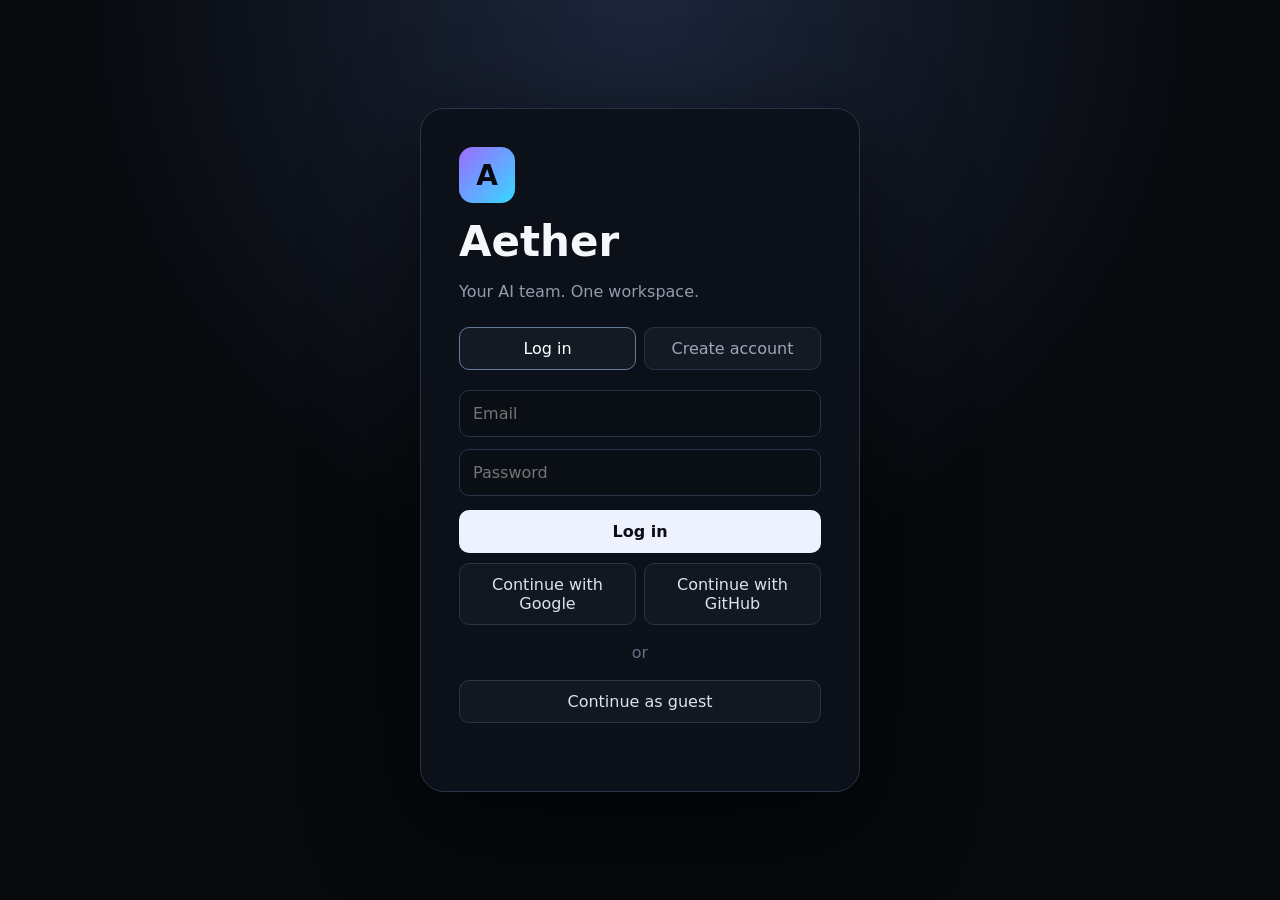
==== index.html @ 588cf091 "Add files via upload" ====
<!doctype html><html><head><meta charset="utf-8"><meta name="viewport" content="width=device-width,initial-scale=1"><title>Aether — AetherArc</title><link rel="stylesheet" href="/style.css"></head><body>
<div id="auth" class="auth"><div class="auth-card"><div class="brand-mark">A</div><h1>Aether</h1><p>Your AI team. One workspace.</p><div class="tabs"><button class="tab active" data-mode="login">Log in</button><button class="tab" data-mode="signup">Create account</button></div><input id="email" type="email" placeholder="Email"><input id="password" type="password" placeholder="Password"><button id="authBtn" class="primary">Log in</button><div class="oauth"><button id="googleBtn">Continue with Google</button><button id="githubBtn">Continue with GitHub</button></div><div class="divider">or</div><button id="guestBtn" class="ghost">Continue as guest</button><small id="authNote"></small></div></div>
<div id="app" class="hidden"><aside><div class="brand"><span class="logo">A</span><div><b>Aether</b><small>by AetherArc</small></div></div><div class="switcher"><label>AI agent</label><select id="agent"><option value="manager">ManagerAI · Default</option><option value="reason">ReasonAI</option><option value="code">CodeAI</option><option value="research">ResearchAI</option></select></div><div class="newrow"><button id="newChat" class="primary">＋ New chat</button></div><div class="history-title">History <span id="historyState"></span></div><div id="history"></div><div class="sidebottom"><div class="status" id="modelStatus">Checking AI backend…</div><button id="logout" class="ghost">Log out</button></div></aside><main><header><div><strong id="agentName">ManagerAI</strong><span id="agentRole">Team manager / orchestrator</span></div><button id="toggleWork" class="workbtn">Live work</button></header><section class="workspace"><div id="messages" class="messages"><div class="welcome"><div class="orb">✦</div><h2>Welcome to Aether.</h2><p>ManagerAI is ready. Switch agents anytime to talk to them directly.</p><div class="chips"><button data-q="Analyze this idea and tell me the best approach.">Reasoning</button><button data-q="Help me build a Python app.">Coding</button><button data-q="What are the latest tech news today?">Research</button></div></div></div><div id="activity" class="activity"><h3>Live team activity</h3><div id="activityLog"><div class="muted">When you send a message, Aether will show the team's work here in real time.</div></div></div></section><form id="composer"><input id="location" placeholder="Local area (optional)"><div class="compose-row"><textarea id="input" rows="1" placeholder="Message Aether…"></textarea><button class="primary send">➤</button></div></form><footer>AetherArc · Redline Interactive Development · Guest chats are not saved.</footer></main></div><script src="/app.js"></script></body></html>
---- style.css ----
*{box-sizing:border-box}body{margin:0;font-family:Inter,system-ui,-apple-system,Segoe UI,sans-serif;background:#07090d;color:#f5f7fb}button,input,textarea,select{font:inherit}button{cursor:pointer}.hidden{display:none!important}.auth{min-height:100vh;display:grid;place-items:center;background:radial-gradient(circle at 50% 0,#1c263b 0,#07090d 52%)}.auth-card{width:min(440px,92vw);padding:38px;border:1px solid #293448;border-radius:24px;background:#0c1018;box-shadow:0 30px 100px #0009}.brand-mark,.orb,.logo{display:grid;place-items:center;border-radius:14px;background:linear-gradient(135deg,#9c6cff,#36d7ff);color:#080a0f;font-weight:900}.brand-mark{width:56px;height:56px;font-size:28px}.auth h1{font-size:42px;margin:14px 0 3px}.auth p{color:#929bad}.tabs{display:flex;gap:8px;margin:26px 0 14px}.tab{flex:1;background:#141a24;border:1px solid #293244;color:#9ea8ba;padding:11px;border-radius:10px}.tab.active{color:#fff;border-color:#6879a0}.auth input{width:100%;padding:13px;margin:6px 0;background:#0a0e15;border:1px solid #2a3446;border-radius:10px;color:#fff}.primary{background:#eef2ff;color:#0a0d13;border:0;border-radius:10px;padding:12px 15px;font-weight:800}.auth .primary{width:100%;margin-top:8px}.oauth{display:grid;grid-template-columns:1fr 1fr;gap:8px;margin-top:10px}.oauth button,.ghost{background:#121722;border:1px solid #2a3446;color:#dce2ef;border-radius:10px;padding:11px}.divider{text-align:center;color:#657086;margin:18px}.auth .ghost{width:100%}.auth small{display:block;color:#ff9e9e;margin-top:12px;min-height:18px}#app{display:grid;grid-template-columns:270px 1fr;min-height:100vh}aside{border-right:1px solid #202735;background:#0b0e15;padding:18px;display:flex;flex-direction:column}.brand{display:flex;align-items:center;gap:10px;margin-bottom:28px}.logo{width:36px;height:36px}.brand small{display:block;color:#687389;font-size:11px}.switcher label,.history-title{font-size:11px;text-transform:uppercase;letter-spacing:.12em;color:#687389}.switcher select{width:100%;margin-top:7px;padding:10px;border-radius:9px;background:#121722;color:#e8edf7;border:1px solid #293244}.newrow{margin:16px 0}.newrow button{width:100%}.history-title{display:flex;justify-content:space-between;margin:14px 2px 8px}.history-item{padding:10px;border-radius:8px;color:#aeb7c7;white-space:nowrap;overflow:hidden;text-overflow:ellipsis;margin-bottom:3px}.history-item:hover{background:#151b27;color:#fff}.sidebottom{margin-top:auto}.status{font-size:11px;color:#657086;padding:8px 2px 10px}main{display:flex;flex-direction:column;min-width:0}header{height:65px;border-bottom:1px solid #202735;padding:0 24px;display:flex;align-items:center;justify-content:space-between;background:#0b0e15cc;backdrop-filter:blur(12px)}header strong{display:block}header span{color:#687389;font-size:12px}.workbtn{border:1px solid #293244;background:#111722;color:#b9c2d2;border-radius:9px;padding:8px 12px}.workspace{flex:1;display:grid;grid-template-columns:minmax(0,1fr) 320px;min-height:0}.messages{overflow:auto;padding:34px max(24px,calc((100vw - 1100px)/2));}.welcome{text-align:center;margin:15vh auto;color:#8792a6}.welcome h2{color:#f5f7fb;font-size:28px}.orb{width:70px;height:70px;margin:auto;font-size:30px;box-shadow:0 0 50px #6f6cff55}.chips{display:flex;justify-content:center;gap:8px;flex-wrap:wrap;margin-top:20px}.chips button{background:#111722;border:1px solid #293244;color:#bac3d3;padding:8px 12px;border-radius:999px}.bubble{max-width:850px;margin:0 auto 20px}.bubble .who{font-size:12px;color:#6f7b90;margin-bottom:7px}.bubble .body{background:#101620;border:1px solid #222c3b;border-radius:14px;padding:15px;white-space:pre-wrap;line-height:1.55}.bubble.user .body{background:#171e2b}.activity{border-left:1px solid #202735;background:#0b0f16;padding:18px;overflow:auto}.activity h3{margin-top:2px;font-size:13px}.muted{color:#687389;font-size:13px}.activity-line{display:flex;gap:9px;padding:9px 0;border-bottom:1px solid #181e29;font-size:12px;color:#aeb7c7}.dot{width:7px;height:7px;background:#68dcff;border-radius:50%;margin-top:5px;flex:none;box-shadow:0 0 10px #68dcff}.source{font-size:12px;margin-top:8px;color:#83cfff}.source a{color:#83cfff}.sources{margin-top:10px}.workspace.activity-off{grid-template-columns:1fr}.workspace.activity-off .activity{display:none}#composer{border-top:1px solid #202735;padding:12px 24px;background:#0b0e15}#location{width:min(900px,100%);display:block;margin:0 auto 8px;padding:8px 10px;background:#111722;border:1px solid #2a3446;border-radius:9px;color:#dce2ef} .compose-row{max-width:900px;margin:auto;display:flex;gap:9px;background:#111722;border:1px solid #2a3446;border-radius:15px;padding:7px}.compose-row textarea{flex:1;resize:none;background:transparent;border:0;outline:0;color:#fff;padding:10px}.send{width:45px;padding:0}footer{text-align:center;color:#4e596c;font-size:10px;padding:8px}@media(max-width:800px){#app{grid-template-columns:1fr}aside{display:none}.workspace{grid-template-columns:1fr}.activity{display:none}.messages{padding:20px 14px}.oauth{grid-template-columns:1fr}.auth-card{padding:26px}}
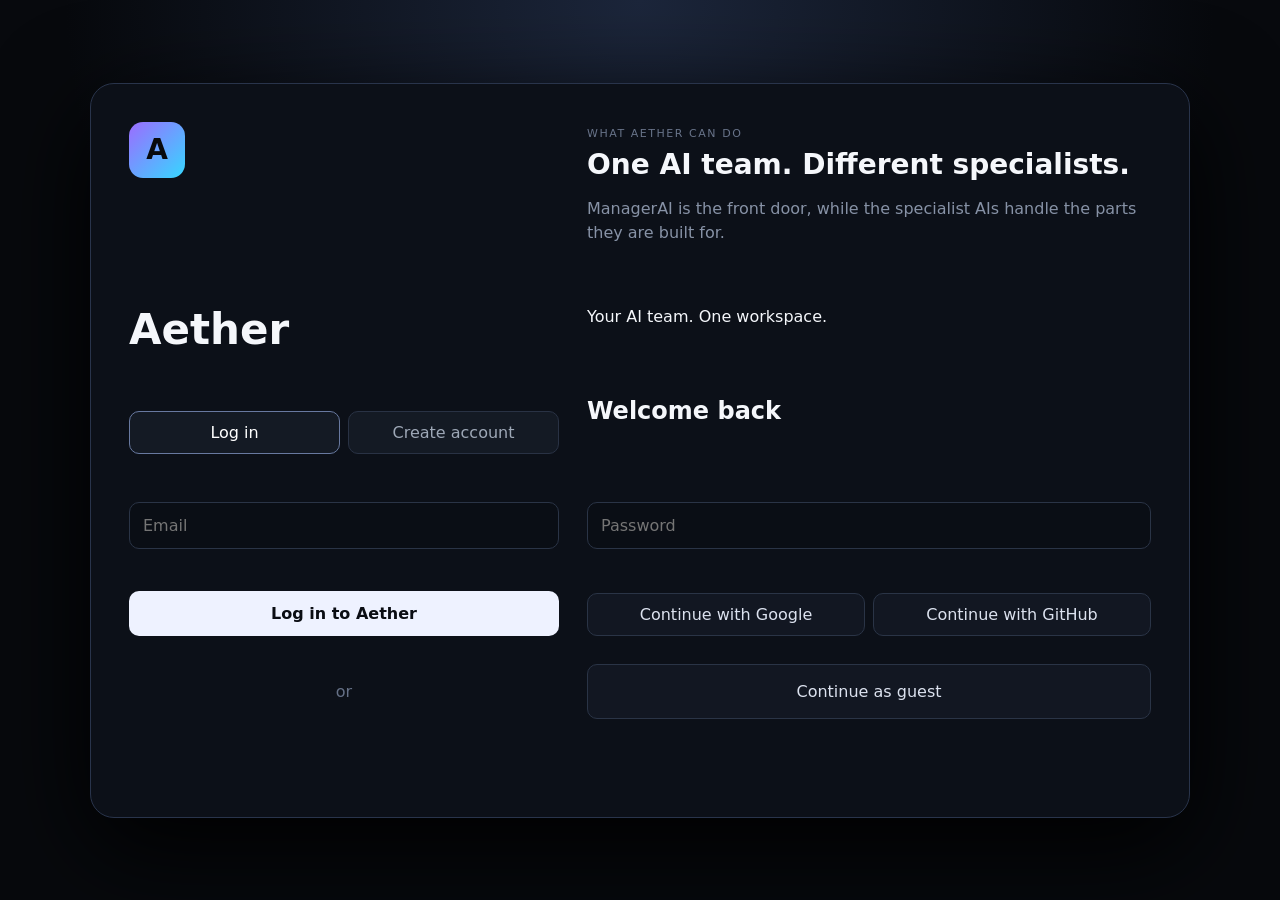
==== commit 6e53ed60: "fix: make Aether web login functional and show AI capabilities" ====
--- a/index.html
+++ b/index.html
@@ -1,3 +1,3 @@
 <!doctype html><html><head><meta charset="utf-8"><meta name="viewport" content="width=device-width,initial-scale=1"><title>Aether — AetherArc</title><link rel="stylesheet" href="/style.css"></head><body>
-<div id="auth" class="auth"><div class="auth-card"><div class="brand-mark">A</div><h1>Aether</h1><p>Your AI team. One workspace.</p><div class="tabs"><button class="tab active" data-mode="login">Log in</button><button class="tab" data-mode="signup">Create account</button></div><input id="email" type="email" placeholder="Email"><input id="password" type="password" placeholder="Password"><button id="authBtn" class="primary">Log in</button><div class="oauth"><button id="googleBtn">Continue with Google</button><button id="githubBtn">Continue with GitHub</button></div><div class="divider">or</div><button id="guestBtn" class="ghost">Continue as guest</button><small id="authNote"></small></div></div>
-<div id="app" class="hidden"><aside><div class="brand"><span class="logo">A</span><div><b>Aether</b><small>by AetherArc</small></div></div><div class="switcher"><label>AI agent</label><select id="agent"><option value="manager">ManagerAI · Default</option><option value="reason">ReasonAI</option><option value="code">CodeAI</option><option value="research">ResearchAI</option></select></div><div class="newrow"><button id="newChat" class="primary">＋ New chat</button></div><div class="history-title">History <span id="historyState"></span></div><div id="history"></div><div class="sidebottom"><div class="status" id="modelStatus">Checking AI backend…</div><button id="logout" class="ghost">Log out</button></div></aside><main><header><div><strong id="agentName">ManagerAI</strong><span id="agentRole">Team manager / orchestrator</span></div><button id="toggleWork" class="workbtn">Live work</button></header><section class="workspace"><div id="messages" class="messages"><div class="welcome"><div class="orb">✦</div><h2>Welcome to Aether.</h2><p>ManagerAI is ready. Switch agents anytime to talk to them directly.</p><div class="chips"><button data-q="Analyze this idea and tell me the best approach.">Reasoning</button><button data-q="Help me build a Python app.">Coding</button><button data-q="What are the latest tech news today?">Research</button></div></div></div><div id="activity" class="activity"><h3>Live team activity</h3><div id="activityLog"><div class="muted">When you send a message, Aether will show the team's work here in real time.</div></div></div></section><form id="composer"><input id="location" placeholder="Local area (optional)"><div class="compose-row"><textarea id="input" rows="1" placeholder="Message Aether…"></textarea><button class="primary send">➤</button></div></form><footer>AetherArc · Redline Interactive Development · Guest chats are not saved.</footer></main></div><script src="/app.js"></script></body></html>
+<div id="auth" class="auth"><div class="auth-card"><div class="brand-mark">A</div><h1>Aether</h1><p id="authSubtitle">Your AI team. One workspace.</p><div class="tabs"><button class="tab active" data-mode="login">Log in</button><button class="tab" data-mode="signup">Create account</button></div><h2 id="authTitle">Welcome back</h2><input id="email" type="email" placeholder="Email" autocomplete="email"><input id="password" type="password" placeholder="Password" autocomplete="current-password"><button id="authBtn" class="primary">Log in to Aether</button><div class="oauth"><button id="googleBtn">Continue with Google</button><button id="githubBtn">Continue with GitHub</button></div><div class="divider">or</div><button id="guestBtn" class="ghost">Continue as guest</button><small id="authNote"></small><section class="feature-section"><div class="feature-heading"><span>WHAT AETHER CAN DO</span><h2>One AI team. Different specialists.</h2><p>ManagerAI is the front door, while the specialist AIs handle the parts they are built for.</p></div><div id="featureGrid" class="feature-grid"></div></section></div></div>
+<div id="app" class="hidden"><aside><div class="brand"><span class="logo">A</span><div><b>Aether</b><small>by AetherArc</small></div></div><div class="switcher"><label>AI agent</label><select id="agent"><option value="manager">ManagerAI — Default</option><option value="reason">ReasonAI</option><option value="code">CodeAI</option><option value="research">ResearchAI</option></select></div><button id="newChat" class="primary newchat">＋ New chat</button><div class="history-title">History <span id="historyState"></span></div><div id="history"></div><div class="side-bottom"><div id="modelStatus" class="status">Checking AI backend…</div><button id="logout" class="ghost">Log out</button></div></aside><main><header><div><strong id="agentName">ManagerAI</strong><span>Team manager / orchestrator</span></div></header><section class="workspace"><div id="messages" class="messages"><div class="welcome"><div class="orb">✦</div><h2>Welcome to Aether.</h2><p>Ask ManagerAI anything. It can delegate to ReasonAI, CodeAI, and ResearchAI when the task needs them.</p><div class="chips"><button data-q="Analyze this idea and tell me the best approach.">Reasoning</button><button data-q="Help me build a Python app.">Coding</button><button data-q="What are the latest technology news today?">Research</button><button data-q="Generate an image of a futuristic city at night.">Image</button></div></div></div></section><form id="composer"><input id="location" placeholder="Local area (optional)"><div class="compose-row"><textarea id="input" rows="1" placeholder="Message Aether…"></textarea><button class="primary send" type="submit">➤</button></div></form><footer>AetherArc · Redline Interactive Development</footer></main></div><script src="/app.js"></script></body></html>
--- a/style.css
+++ b/style.css
@@ -1 +1 @@
-*{box-sizing:border-box}body{margin:0;font-family:Inter,system-ui,-apple-system,Segoe UI,sans-serif;background:#07090d;color:#f5f7fb}button,input,textarea,select{font:inherit}button{cursor:pointer}.hidden{display:none!important}.auth{min-height:100vh;display:grid;place-items:center;background:radial-gradient(circle at 50% 0,#1c263b 0,#07090d 52%)}.auth-card{width:min(440px,92vw);padding:38px;border:1px solid #293448;border-radius:24px;background:#0c1018;box-shadow:0 30px 100px #0009}.brand-mark,.orb,.logo{display:grid;place-items:center;border-radius:14px;background:linear-gradient(135deg,#9c6cff,#36d7ff);color:#080a0f;font-weight:900}.brand-mark{width:56px;height:56px;font-size:28px}.auth h1{font-size:42px;margin:14px 0 3px}.auth p{color:#929bad}.tabs{display:flex;gap:8px;margin:26px 0 14px}.tab{flex:1;background:#141a24;border:1px solid #293244;color:#9ea8ba;padding:11px;border-radius:10px}.tab.active{color:#fff;border-color:#6879a0}.auth input{width:100%;padding:13px;margin:6px 0;background:#0a0e15;border:1px solid #2a3446;border-radius:10px;color:#fff}.primary{background:#eef2ff;color:#0a0d13;border:0;border-radius:10px;padding:12px 15px;font-weight:800}.auth .primary{width:100%;margin-top:8px}.oauth{display:grid;grid-template-columns:1fr 1fr;gap:8px;margin-top:10px}.oauth button,.ghost{background:#121722;border:1px solid #2a3446;color:#dce2ef;border-radius:10px;padding:11px}.divider{text-align:center;color:#657086;margin:18px}.auth .ghost{width:100%}.auth small{display:block;color:#ff9e9e;margin-top:12px;min-height:18px}#app{display:grid;grid-template-columns:270px 1fr;min-height:100vh}aside{border-right:1px solid #202735;background:#0b0e15;padding:18px;display:flex;flex-direction:column}.brand{display:flex;align-items:center;gap:10px;margin-bottom:28px}.logo{width:36px;height:36px}.brand small{display:block;color:#687389;font-size:11px}.switcher label,.history-title{font-size:11px;text-transform:uppercase;letter-spacing:.12em;color:#687389}.switcher select{width:100%;margin-top:7px;padding:10px;border-radius:9px;background:#121722;color:#e8edf7;border:1px solid #293244}.newrow{margin:16px 0}.newrow button{width:100%}.history-title{display:flex;justify-content:space-between;margin:14px 2px 8px}.history-item{padding:10px;border-radius:8px;color:#aeb7c7;white-space:nowrap;overflow:hidden;text-overflow:ellipsis;margin-bottom:3px}.history-item:hover{background:#151b27;color:#fff}.sidebottom{margin-top:auto}.status{font-size:11px;color:#657086;padding:8px 2px 10px}main{display:flex;flex-direction:column;min-width:0}header{height:65px;border-bottom:1px solid #202735;padding:0 24px;display:flex;align-items:center;justify-content:space-between;background:#0b0e15cc;backdrop-filter:blur(12px)}header strong{display:block}header span{color:#687389;font-size:12px}.workbtn{border:1px solid #293244;background:#111722;color:#b9c2d2;border-radius:9px;padding:8px 12px}.workspace{flex:1;display:grid;grid-template-columns:minmax(0,1fr) 320px;min-height:0}.messages{overflow:auto;padding:34px max(24px,calc((100vw - 1100px)/2));}.welcome{text-align:center;margin:15vh auto;color:#8792a6}.welcome h2{color:#f5f7fb;font-size:28px}.orb{width:70px;height:70px;margin:auto;font-size:30px;box-shadow:0 0 50px #6f6cff55}.chips{display:flex;justify-content:center;gap:8px;flex-wrap:wrap;margin-top:20px}.chips button{background:#111722;border:1px solid #293244;color:#bac3d3;padding:8px 12px;border-radius:999px}.bubble{max-width:850px;margin:0 auto 20px}.bubble .who{font-size:12px;color:#6f7b90;margin-bottom:7px}.bubble .body{background:#101620;border:1px solid #222c3b;border-radius:14px;padding:15px;white-space:pre-wrap;line-height:1.55}.bubble.user .body{background:#171e2b}.activity{border-left:1px solid #202735;background:#0b0f16;padding:18px;overflow:auto}.activity h3{margin-top:2px;font-size:13px}.muted{color:#687389;font-size:13px}.activity-line{display:flex;gap:9px;padding:9px 0;border-bottom:1px solid #181e29;font-size:12px;color:#aeb7c7}.dot{width:7px;height:7px;background:#68dcff;border-radius:50%;margin-top:5px;flex:none;box-shadow:0 0 10px #68dcff}.source{font-size:12px;margin-top:8px;color:#83cfff}.source a{color:#83cfff}.sources{margin-top:10px}.workspace.activity-off{grid-template-columns:1fr}.workspace.activity-off .activity{display:none}#composer{border-top:1px solid #202735;padding:12px 24px;background:#0b0e15}#location{width:min(900px,100%);display:block;margin:0 auto 8px;padding:8px 10px;background:#111722;border:1px solid #2a3446;border-radius:9px;color:#dce2ef} .compose-row{max-width:900px;margin:auto;display:flex;gap:9px;background:#111722;border:1px solid #2a3446;border-radius:15px;padding:7px}.compose-row textarea{flex:1;resize:none;background:transparent;border:0;outline:0;color:#fff;padding:10px}.send{width:45px;padding:0}footer{text-align:center;color:#4e596c;font-size:10px;padding:8px}@media(max-width:800px){#app{grid-template-columns:1fr}aside{display:none}.workspace{grid-template-columns:1fr}.activity{display:none}.messages{padding:20px 14px}.oauth{grid-template-columns:1fr}.auth-card{padding:26px}}
+*{box-sizing:border-box}body{margin:0;font-family:Inter,system-ui,-apple-system,Segoe UI,sans-serif;background:#07090d;color:#f5f7fb}button,input,textarea,select{font:inherit}button{cursor:pointer}.hidden{display:none!important}.auth{min-height:100vh;display:grid;place-items:center;padding:28px;background:radial-gradient(circle at 50% 0,#1c263b 0,#07090d 52%)}.auth-card{width:min(1100px,94vw);padding:38px;border:1px solid #29344b;border-radius:24px;background:#0c1018;box-shadow:0 30px 100px #000;display:grid;grid-template-columns:minmax(320px,430px) 1fr;gap:28px}.brand-mark,.orb,.logo{display:grid;place-items:center;background:linear-gradient(135deg,#9c6cff,#36d7ff);color:#080a0d;font-weight:900}.brand-mark{width:56px;height:56px;border-radius:14px;font-size:28px;grid-column:1}.auth h1{font-size:42px;margin:14px 0 3px}.auth>p{color:#929bad}.tabs{display:flex;gap:8px;margin:26px 0 14px}.tab{flex:1;background:#141a24;border:1px solid #293244;color:#9ea8b7;padding:11px;border-radius:10px}.tab.active{color:#fff;border-color:#6879a0}.auth h2{font-size:24px;margin:12px 0}.auth input{width:100%;padding:13px;margin:6px 0;background:#0a0e15;border:1px solid #2a3446;border-radius:10px;color:#fff}.primary{background:#eef2ff;color:#0a0d13;border:0;border-radius:10px;padding:12px 15px;font-weight:800}.auth .primary{width:100%;margin-top:8px}.oauth{display:grid;grid-template-columns:1fr 1fr;gap:8px;margin-top:10px}.oauth button,.ghost{background:#121722;border:1px solid #2a3446;color:#dce2ef;border-radius:10px;padding:11px}.divider{text-align:center;color:#657086;margin:18px}.auth .ghost{width:100%}.auth small{display:block;min-height:20px;color:#ff9e9e;margin-top:12px}.auth small[data-ok="1"]{color:#8fe3ad}.feature-section{grid-column:2;grid-row:1 / span 1;align-self:center}.feature-heading span{font-size:11px;letter-spacing:.14em;color:#687389}.feature-heading h2{font-size:28px;margin:7px 0}.feature-heading p{color:#8792a6;line-height:1.5}.feature-grid{display:grid;grid-template-columns:1fr 1fr;gap:10px;margin-top:18px}.feature{background:#101620;border:1px solid #222c3d;border-radius:14px;padding:15px}.feature-icon{font-size:22px}.feature h3{margin:8px 0 5px;font-size:15px}.feature p{margin:0;color:#8290a3;font-size:12px;line-height:1.45}.brand{display:flex;align-items:center;gap:10px;margin-bottom:28px}.logo{width:36px;height:36px;border-radius:10px}.brand small{display:block;color:#687389;font-size:11px}.switcher label,.history-title{font-size:11px;text-transform:uppercase;letter-spacing:.12em;color:#687389}.switcher select{width:100%;margin-top:7px;padding:10px;border-radius:9px;background:#121722;color:#e8edf7;border:1px solid #293244}.newchat{width:100%;margin:16px 0}.history-title{display:flex;justify-content:space-between;margin:14px 2px 8px}.side-bottom{margin-top:auto}.status{font-size:11px;color:#657086;padding:8px 2px}#app{display:grid;grid-template-columns:270px 1fr;min-height:100vh}aside{border-right:1px solid #202735;background:#0b0e15;padding:18px;display:flex;flex-direction:column}main{display:flex;flex-direction:column;min-width:0}header{height:65px;border-bottom:1px solid #202735;padding:0 24px;display:flex;align-items:center;background:#0b0e15cc;backdrop-filter:blur(12px)}header span{display:block;color:#687389;font-size:12px;margin-top:3px}.workspace{flex:1;overflow:auto}.messages{max-width:900px;margin:auto;padding:34px 24px}.welcome{text-align:center;margin:12vh auto}.orb{width:70px;height:70px;border-radius:50%;margin:auto;font-size:30px;box-shadow:0 0 50px #6f6cff55}.welcome h2{font-size:28px}.welcome p{color:#8792a6}.chips{display:flex;justify-content:center;gap:8px;flex-wrap:wrap;margin-top:20px}.chips button{background:#111722;border:1px solid #293244;color:#bac3d3;padding:8px 12px;border-radius:999px}.message{max-width:850px;margin:0 auto 16px}.bubble{background:#101620;border:1px solid #222c3d;border-radius:14px;padding:15px;white-space:pre-wrap;line-height:1.55}.user .bubble{background:#171e2a}.composer{border-top:1px solid #202735;padding:12px 24px}.compose-row{max-width:900px;margin:auto;display:flex;gap:9px;background:#111722;border:1px solid #2a3446;border-radius:15px;padding:7px}.compose-row textarea{flex:1;resize:none;background:transparent;border:0;outline:0;color:#fff;padding:10px}.send{width:45px}.composer>input,#composer>input{display:block;max-width:900px;margin:0 auto 8px;width:100%;background:#111722;border:1px solid #2a3446;border-radius:9px;padding:8px;color:#dce2ef}footer{text-align:center;color:#4e596d;font-size:10px;padding:8px}@media(max-width:800px){.auth-card{grid-template-columns:1fr;padding:26px}.feature-section{grid-column:1}.feature-grid{grid-template-columns:1fr}#app{grid-template-columns:1fr}aside{display:none}}
